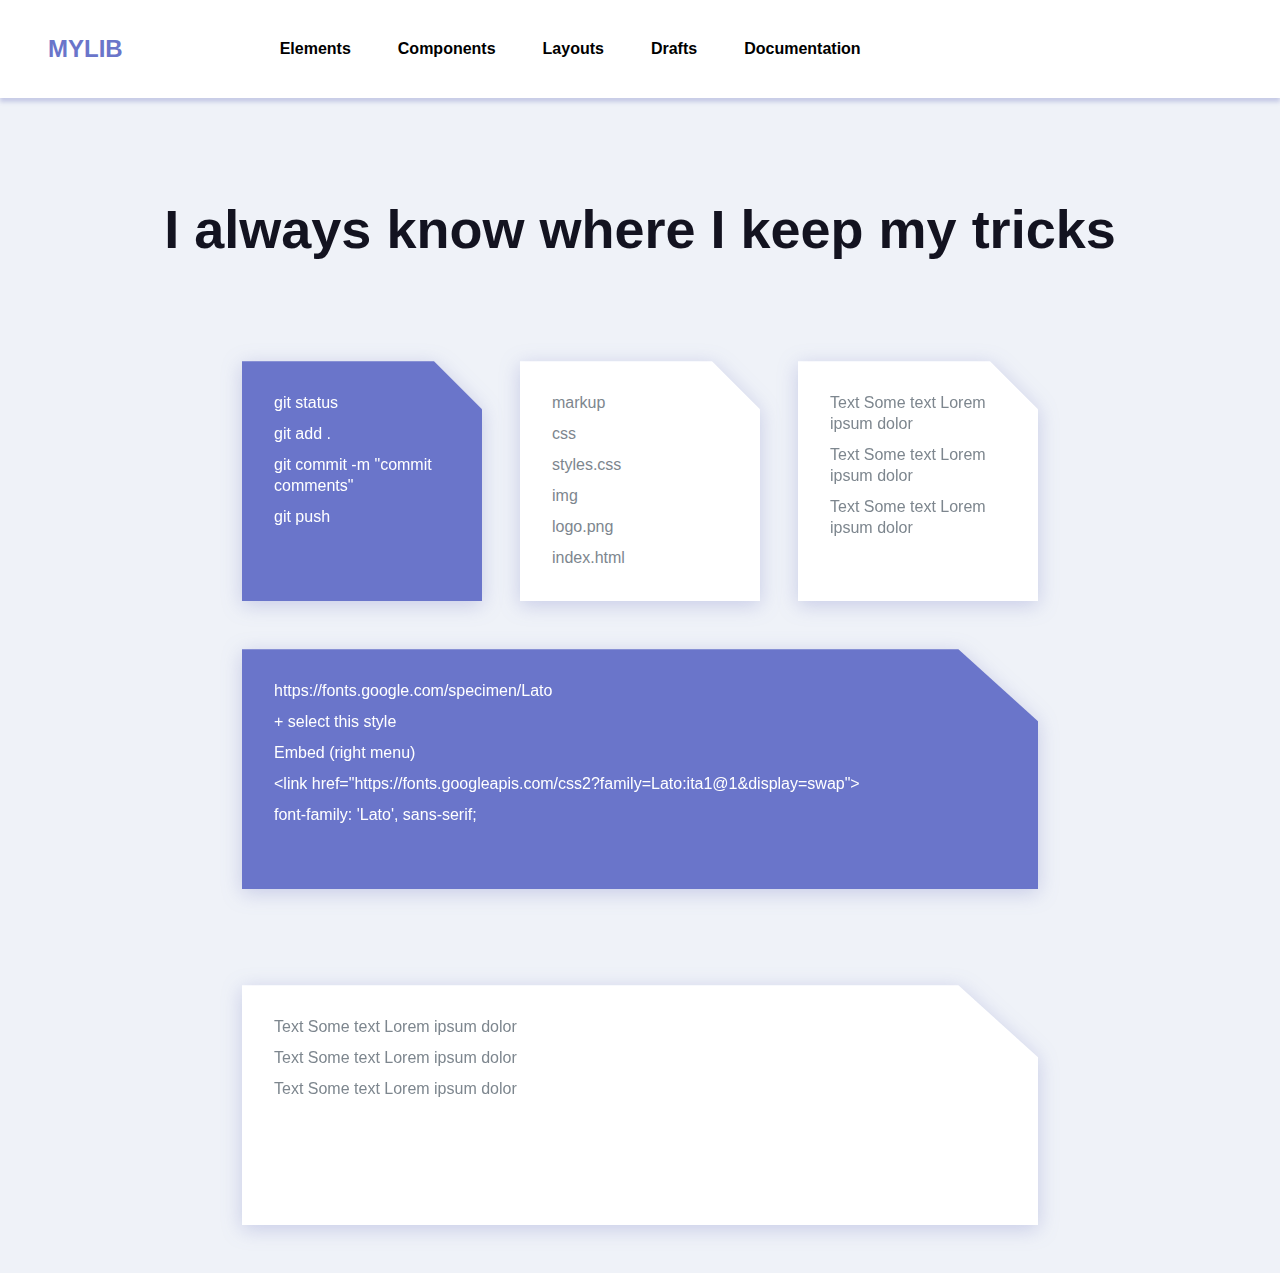
==== index.html @ 6ab31637 "mylib" ====
<!DOCTYPE html>
<html lang="en">
<head>
    <meta charset="UTF-8">
    <meta name="viewport" content="width=device-width, initial-scale=1.0">
    <link rel="stylesheet" href="style.css">
    <title>Intro Page</title>
</head>
<body>
    <div class="wrapper">
        <header class="header">
            <div class="logo">
                <a class="logo-item" href="index.html">MYLIB</a>
            </div>
            <ul class="list">
                <li class="list-item"><a href="elements.html" class="link-header">Elements</a></li>
                <li class="list-item"><a href="components.html" class="link-header">Components</a></li>
                <li class="list-item"><a href="layouts.html"  class="link-header">Layouts</a></li>
                <li class="list-item"><a href="draft.html" class="link-header">Drafts</a></li>
                <li class="list-item"><a href="doc.html" class="link-header">Documentation</a></li>
            </ul>
        </header>
        <main class="content">
            <h2 class="heading">I always know where I keep my tricks</h2>
            <div class="cards">
                <div class="container">
                    <div class="card-wrapper">
                    <div class="card purple">
                        <p class="card-info">git status</p>
                        <p class="card-info">git add .</p>
                        <p class="card-info">git commit -m "commit comments"</p>
                        <p class="card-info">git push</p>
                    </div>
                    </div>
                    <div class="card-wrapper">
                    <div class="card white">
                        <p class="card-info">markup</p>
                        <p class="card-info">css</p>
                        <p class="card-info">styles.css</p>
                        <p class="card-info">img</p>
                        <p class="card-info">logo.png</p>
                        <p class="card-info">index.html</p>
                    </div>
                    </div>
                    <div class="card-wrapper">
                    <div class="card white">
                        <p class="card-info">Text Some text Lorem ipsum dolor</p>
                        <p class="card-info">Text Some text Lorem ipsum dolor</p>
                        <p class="card-info">Text Some text Lorem ipsum dolor</p>
                    </div>
                    </div>
                </div>
                <div class="card-wrapper">
                <div class="card purple large">
                    <p class="card-info">https://fonts.google.com/specimen/Lato</p>
                    <p class="card-info">+ select this style</p>
                    <p class="card-info">Embed (right menu)</p>
                    <p class="card-info">&lt;link href="https://fonts.googleapis.com/css2?family=Lato:ita1@1&display=swap"></p>
                    <p class="card-info">font-family: 'Lato', sans-serif;</p>
                </div>
            </div>
            <div class="card-wrapper">
                <div class="card large white">
                    <p class="card-info">Text Some text Lorem ipsum dolor</p>
                    <p class="card-info">Text Some text Lorem ipsum dolor</p>
                    <p class="card-info">Text Some text Lorem ipsum dolor</p>
                </div>
                </div>
            </div>
        </main>
    </div>
</body>
</html>
---- style.css ----
body {
  margin: 0;
  font-size: 16px;
  font-family: Helvetica, Arial, sans-serif;
  background: #eff2f8;
}
.wrapper {
  display: flex;
  flex-direction: column;
  min-height: 100vh;
}
/* Header */
.header {
  display: flex;
  padding: 24px 48px;
  align-items: center;
  background: #fff;
  flex-basis: 80px;
  box-sizing: border-box;
  box-shadow: 0 4px 4px 0 rgba(79, 88, 178, 0.25);
}
a {
  text-decoration: none;
}
.logo {
  margin-right: 117px;
}
.logo-item {
  margin: 0;
  width: 75px;
  font-weight: bold;
  font-size: 24px;
  color: #6a75ca;
}
li {
  list-style: none;
}
.list {
  display: flex;
}
.list-item {
  margin-right: 47px;
  font-weight: bold;
}
.link-header {
  color: #000;
}
/* Introp Page */
.heading {
  font-size: 54px;
  line-height: 1.17;
  color: #131320;
  margin: 100px 0;
  text-align: center;
}
.cards {
  display: flex;
  align-items: center;
  flex-direction: column;
}
.card-wrapper {
  filter: drop-shadow(0 4px 10px rgba(79, 88, 178, 0.25));
}
.card {
  width: 240px;
  height: 240px;
  margin: 0 19px;
  clip-path: polygon(0 0, 80% 0, 100% 20%, 100% 100%, 0 100%);
  line-height: 1.31;
  padding: 32px 0 0 32px;
  box-sizing: border-box;
  overflow: auto;
  padding: 32px;
}
.large {
  width: 796px;
  margin: 48px;
  clip-path: polygon(0 0, 90% 0, 100% 30%, 100% 100%, 0 100%);
}
.card-info {
  margin: 0;
  margin-bottom: 10px;
}
.container {
  display: flex;
}
/* Colors */
.white {
  background: #fff;
  color: #7d868e;
}
.purple {
  background: #6a75ca;
  color: #fff;
}
.checked-color {
  color: #6a75ca;
}
/* Sidebar */
.grow {
  flex-grow: 1;
}
.sidebar {
  flex: 0 0 240px;
  background: #6a75ca;
  color: #fff;
  box-sizing: border-box;
  padding: 32px 32px 48px 48px;
}
.inner-list {
  margin: 0;
  padding: 0;
}
.inner-list-item {
  margin-bottom: 16px;
}
.inner-link {
  line-height: 2;
}
.checked {
  list-style: outside;
}
/* Content */
.content {
  flex-grow: 1;
}
.heading-content {
  font-size: 36px;
  line-height: 1.17;
  color: #131320;
  margin: 0;
  padding: 24px 0 23px 48px;
  border-bottom: 1px solid #131320;
}
/* Box */
.box {
  position: relative;
  width: 100%;
  min-height: 127px;
  margin: 0;
  padding: 32px;
  box-sizing: border-box;
  clip-path: polygon(0 0, 95% 0, 100% 50px, 100% 100%, 0 100%);
}
.box-settings {
  margin: 48px;
  width: 1104px;
  min-height: 127px;
}
.box-wrap {
  width: 1104px;
  min-height: 127px;
  margin: 48px;
  position: relative;
}
.box-wrap::before {
  content: "HTML";
  width: 50px;
  height: 20px;
  text-align: center;
  background: #eff2f8;
  position: absolute;
  color: #ffc806;
  line-height: 1.75;
  font-size: 12px;
  top: -25px;
  left: 10px;
  z-index: 5;
}
.box-wrap::after {
  content: "";
  position: absolute;
  width: 1134px;
  min-height: 100%;
  padding-bottom: 30px;
  display: block;
  top: -15px;
  left: -15px;
  border: 1px solid blue;
  border-radius: 5px;
  z-index: -1;
}
.box-wrap-css {
  width: 1104px;
  min-height: 127px;
  margin: 48px;
  position: relative;
}
.box-wrap-css::before {
  content: "CSS";
  width: 50px;
  height: 21px;
  text-align: center;
  background: #eff2f8;
  position: absolute;
  color: #ffc806;
  line-height: 1.75;
  font-size: 12px;
  top: -25px;
  left: 10px;
  z-index: 5;
}
.box-wrap-css::after {
  content: "";
  position: absolute;
  width: 1134px;
  min-height: 100%;
  padding-bottom: 30px;
  display: block;
  top: -15px;
  left: -15px;
  border: 1px solid blue;
  border-radius: 5px;
  z-index: -1;
}
/* Elements page */
.headings {
  position: relative;
  display: inline-block;
  margin: 24px 0 0 48px;
}
.headings:before {
  content: "";
  position: absolute;
  width: 1104px;
  height: 1px;
  background: #131320;
  left: 0;
  bottom: -15px;
}
.h-item {
  margin: 40px 0 0 48px;
}
.h-item1 {
  margin: 40px 0 42px 48px;
}
.h-item2 {
  margin: 0 0 21px 48px;
}
.h-item3 {
  margin: 0 0 10.5px 48px;
}
h4,
h5,
h6 {
  margin: 48px 10.5px;
}
/* Components */
.nav {
  background: #000;
  padding: 2px 40px;
  margin: 48px;
  width: 1104px;
  box-sizing: border-box;
}
.nav-list {
  text-align: right;
  padding: 0;
  margin: 0;
}
.nav-item {
  display: inline-block;
  vertical-align: top;
  margin: 0 50px 0 0;
}
.nav-item a {
  color: #000;
  background: #fff;
  text-decoration: none;
  text-transform: uppercase;
  font-size: 32px;
  line-height: 37px;
  font-family: Helvetica, Arial, sans-serif;
  padding: 30px 25px 29px 25px;
  display: inline-block;
  position: relative;
}
.nav-item a:after {
  content: "";
  display: block;
  position: absolute;
  right: -25px;
  top: 0;
  width: 0;
  height: 0;
  border-style: solid;
  border-width: 48px 0 48px 25px;
  border-color: transparent transparent transparent #fff;
}
.nav-item a:before {
  content: "";
  display: block;
  position: absolute;
  left: -25px;
  top: 0;
  width: 0;
  height: 0;
  border-style: solid;
  border-width: 48px 0 48px 25px;
  border-color: #fff #fff #fff transparent;
  z-index: 0;
}
.gradient {
  background: linear-gradient(90deg, #000000 0%, rgba(0, 0, 0, 0) 127.92%);
}
.nav-item a:hover {
  background: rgba(255, 255, 255, 0.7);
}
.nav-item a:hover:before {
  border-color: rgba(255, 255, 255, 0.7) rgba(255, 255, 255, 0.7)
    rgba(255, 255, 255, 0.7) transparent;
}
.nav-item a:hover:after {
  border-color: transparent transparent transparent rgba(255, 255, 255, 0.7);
}
span {
  display: block;
}
/* Layouts */
.flex-wrapper {
  display: flex;
  flex-direction: column;
  width: 500px;
  height: 400px;
  border: 1px solid #000;
  margin: auto;
}
.header-menu {
  background: #000;
  flex: 0 0 80px;
  display: flex;
  box-sizing: border-box;
}
.flex-container {
  display: flex;
  flex: 1 1 500px;
}
.flex-content {
  background: green;
  flex-grow: 1;
}
.flex-sidebar {
  flex: 0 0 140px;
  background: #d5c4b2;
}

.card-text {
  width: 138px;
  height: 63px;
  line-height: 1.31;
}
/* Text in HTML CSS */
.elmnt-html {
  width: 299px;
}
.style-text {
  font-family: Courier, "Courier New", monospace;
  line-height: 1.31;
}
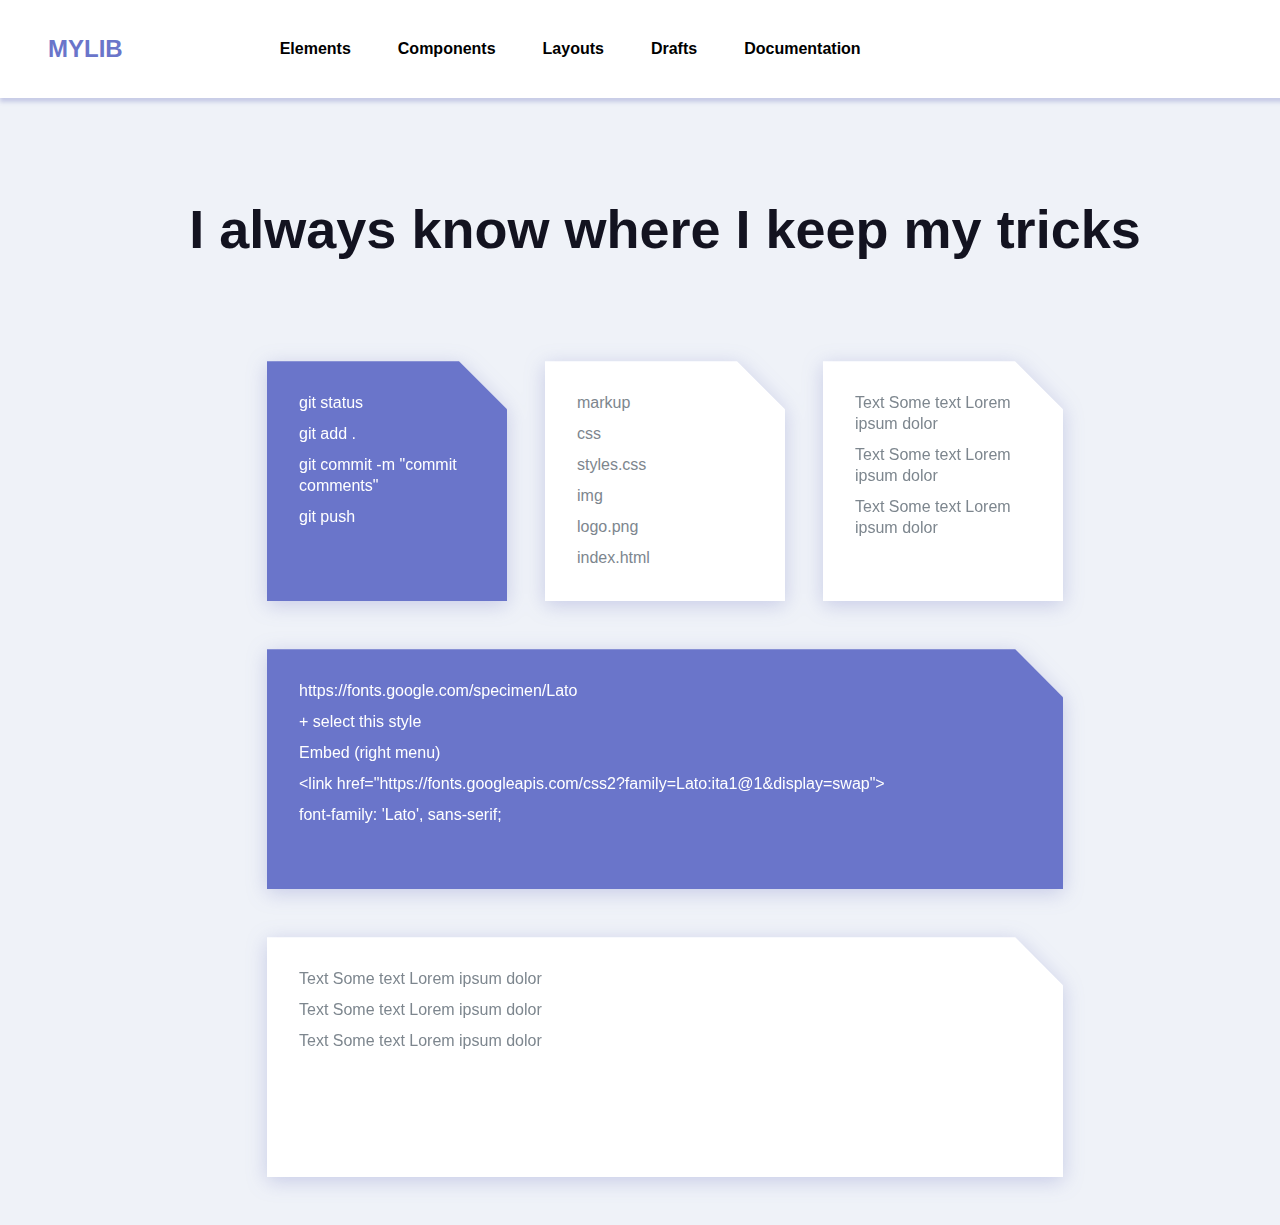
==== commit 0298c80d: "mylib final" ====
--- a/index.html
+++ b/index.html
@@ -23,34 +23,25 @@
         <main class="content">
             <h2 class="heading">I always know where I keep my tricks</h2>
             <div class="cards">
-                <div class="container">
-                    <div class="card-wrapper">
-                    <div class="card purple">
-                        <p class="card-info">git status</p>
-                        <p class="card-info">git add .</p>
-                        <p class="card-info">git commit -m "commit comments"</p>
-                        <p class="card-info">git push</p>
-                    </div>
-                    </div>
-                    <div class="card-wrapper">
-                    <div class="card white">
-                        <p class="card-info">markup</p>
-                        <p class="card-info">css</p>
-                        <p class="card-info">styles.css</p>
-                        <p class="card-info">img</p>
-                        <p class="card-info">logo.png</p>
-                        <p class="card-info">index.html</p>
-                    </div>
-                    </div>
-                    <div class="card-wrapper">
-                    <div class="card white">
-                        <p class="card-info">Text Some text Lorem ipsum dolor</p>
-                        <p class="card-info">Text Some text Lorem ipsum dolor</p>
-                        <p class="card-info">Text Some text Lorem ipsum dolor</p>
-                    </div>
-                    </div>
+                <div class="card purple">
+                    <p class="card-info">git status</p>
+                    <p class="card-info">git add .</p>
+                    <p class="card-info">git commit -m "commit comments"</p>
+                    <p class="card-info">git push</p>
                 </div>
-                <div class="card-wrapper">
+                <div class="card white">
+                    <p class="card-info">markup</p>
+                    <p class="card-info">css</p>
+                    <p class="card-info">styles.css</p>
+                    <p class="card-info">img</p>
+                    <p class="card-info">logo.png</p>
+                    <p class="card-info">index.html</p>
+                </div>
+                <div class="card white">
+                    <p class="card-info">Text Some text Lorem ipsum dolor</p>
+                    <p class="card-info">Text Some text Lorem ipsum dolor</p>
+                    <p class="card-info">Text Some text Lorem ipsum dolor</p>
+                </div>
                 <div class="card purple large">
                     <p class="card-info">https://fonts.google.com/specimen/Lato</p>
                     <p class="card-info">+ select this style</p>
@@ -58,13 +49,10 @@
                     <p class="card-info">&lt;link href="https://fonts.googleapis.com/css2?family=Lato:ita1@1&display=swap"></p>
                     <p class="card-info">font-family: 'Lato', sans-serif;</p>
                 </div>
-            </div>
-            <div class="card-wrapper">
                 <div class="card large white">
                     <p class="card-info">Text Some text Lorem ipsum dolor</p>
                     <p class="card-info">Text Some text Lorem ipsum dolor</p>
                     <p class="card-info">Text Some text Lorem ipsum dolor</p>
-                </div>
                 </div>
             </div>
         </main>
--- a/style.css
+++ b/style.css
@@ -3,6 +3,7 @@
   font-size: 16px;
   font-family: Helvetica, Arial, sans-serif;
   background: #eff2f8;
+  min-width: 1330px;
 }
 .wrapper {
   display: flex;
@@ -45,7 +46,7 @@
 .link-header {
   color: #000;
 }
-/* Introp Page */
+/* Intro Page */
 .heading {
   font-size: 54px;
   line-height: 1.17;
@@ -55,16 +56,14 @@
 }
 .cards {
   display: flex;
-  align-items: center;
-  flex-direction: column;
-}
-.card-wrapper {
+  flex-wrap: wrap;
+  justify-content: center;
   filter: drop-shadow(0 4px 10px rgba(79, 88, 178, 0.25));
 }
 .card {
   width: 240px;
   height: 240px;
-  margin: 0 19px;
+  margin: 0 19px 48px 19px;
   clip-path: polygon(0 0, 80% 0, 100% 20%, 100% 100%, 0 100%);
   line-height: 1.31;
   padding: 32px 0 0 32px;
@@ -74,8 +73,7 @@
 }
 .large {
   width: 796px;
-  margin: 48px;
-  clip-path: polygon(0 0, 90% 0, 100% 30%, 100% 100%, 0 100%);
+  clip-path: polygon(0 0, 94% 0, 100% 20%, 100% 100%, 0 100%);
 }
 .card-info {
   margin: 0;
@@ -135,83 +133,44 @@
 /* Box */
 .box {
   position: relative;
-  width: 100%;
-  min-height: 127px;
-  margin: 0;
-  padding: 32px;
-  box-sizing: border-box;
-  clip-path: polygon(0 0, 95% 0, 100% 50px, 100% 100%, 0 100%);
-}
-.box-settings {
-  margin: 48px;
-  width: 1104px;
-  min-height: 127px;
-}
-.box-wrap {
-  width: 1104px;
   min-height: 127px;
   margin: 48px;
-  position: relative;
-}
-.box-wrap::before {
-  content: "HTML";
-  width: 50px;
-  height: 20px;
-  text-align: center;
+  padding: 32px;
+}
+.border-label {
+  font-family: Helvetica, Arial, sans-serif;
+  color: #ffc806;
   background: #eff2f8;
-  position: absolute;
-  color: #ffc806;
   line-height: 1.75;
   font-size: 12px;
+  position: absolute;
+  padding: 0 10px;
   top: -25px;
-  left: 10px;
-  z-index: 5;
-}
-.box-wrap::after {
-  content: "";
-  position: absolute;
-  width: 1134px;
-  min-height: 100%;
-  padding-bottom: 30px;
+  left: 30px;
+}
+.white.box::before {
+  content: "";
+  position: absolute;
   display: block;
   top: -15px;
   left: -15px;
+  right: -15px;
+  bottom: -15px;
   border: 1px solid blue;
   border-radius: 5px;
   z-index: -1;
 }
-.box-wrap-css {
-  width: 1104px;
-  min-height: 127px;
-  margin: 48px;
-  position: relative;
-}
-.box-wrap-css::before {
-  content: "CSS";
-  width: 50px;
-  height: 21px;
-  text-align: center;
-  background: #eff2f8;
-  position: absolute;
-  color: #ffc806;
-  line-height: 1.75;
-  font-size: 12px;
-  top: -25px;
-  left: 10px;
-  z-index: 5;
-}
-.box-wrap-css::after {
-  content: "";
-  position: absolute;
-  width: 1134px;
-  min-height: 100%;
-  padding-bottom: 30px;
+.box::after {
+  content: "";
   display: block;
-  top: -15px;
-  left: -15px;
-  border: 1px solid blue;
-  border-radius: 5px;
-  z-index: -1;
+  position: absolute;
+  right: 0;
+  top: 0;
+  width: 0;
+  height: 0;
+  border-style: solid;
+  border-width: 48px 0 0 48px;
+  border-color: #eff2f8 transparent transparent transparent;
 }
 /* Elements page */
 .headings {
@@ -222,7 +181,7 @@
 .headings:before {
   content: "";
   position: absolute;
-  width: 1104px;
+  width: 800%;
   height: 1px;
   background: #131320;
   left: 0;
@@ -250,8 +209,6 @@
   background: #000;
   padding: 2px 40px;
   margin: 48px;
-  width: 1104px;
-  box-sizing: border-box;
 }
 .nav-list {
   text-align: right;
@@ -313,9 +270,6 @@
 .nav-item a:hover:after {
   border-color: transparent transparent transparent rgba(255, 255, 255, 0.7);
 }
-span {
-  display: block;
-}
 /* Layouts */
 .flex-wrapper {
   display: flex;
@@ -343,17 +297,8 @@
   flex: 0 0 140px;
   background: #d5c4b2;
 }
-
-.card-text {
-  width: 138px;
-  height: 63px;
-  line-height: 1.31;
-}
 /* Text in HTML CSS */
-.elmnt-html {
-  width: 299px;
-}
 .style-text {
   font-family: Courier, "Courier New", monospace;
   line-height: 1.31;
-}
+}